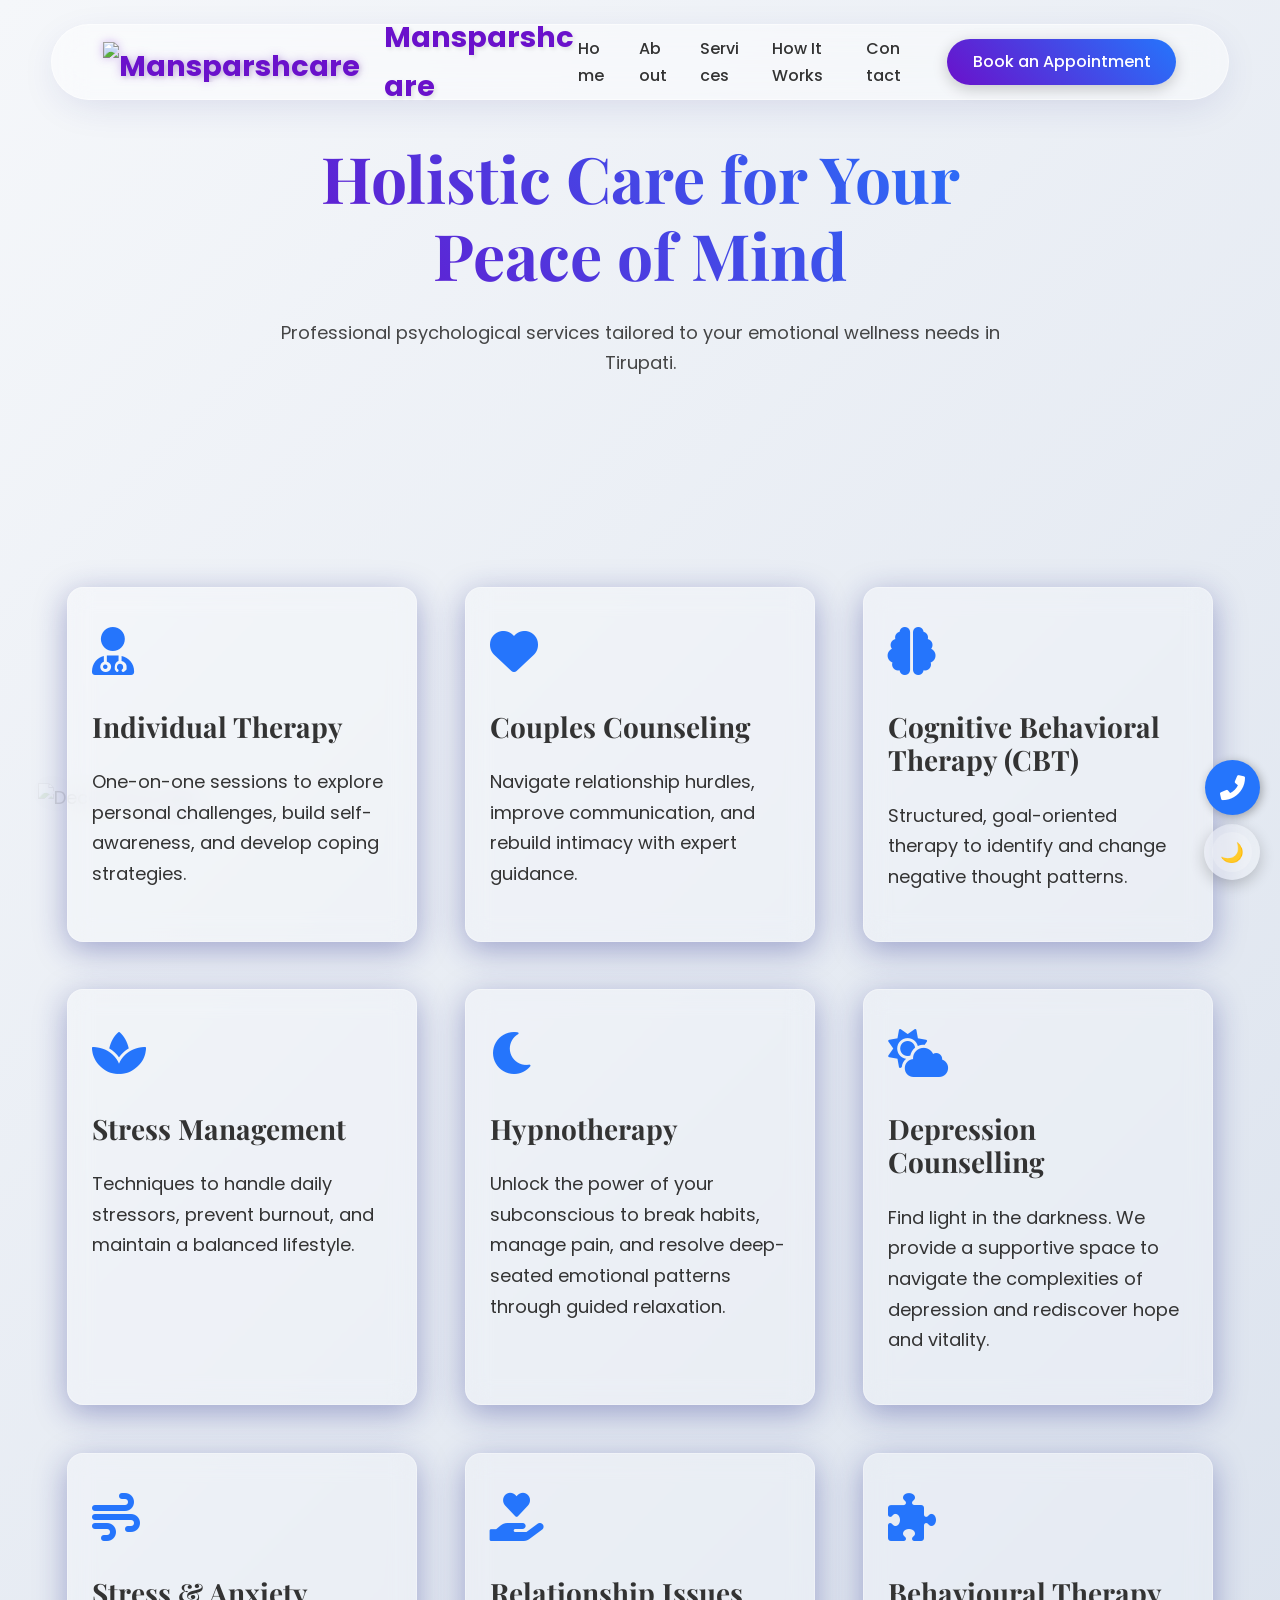
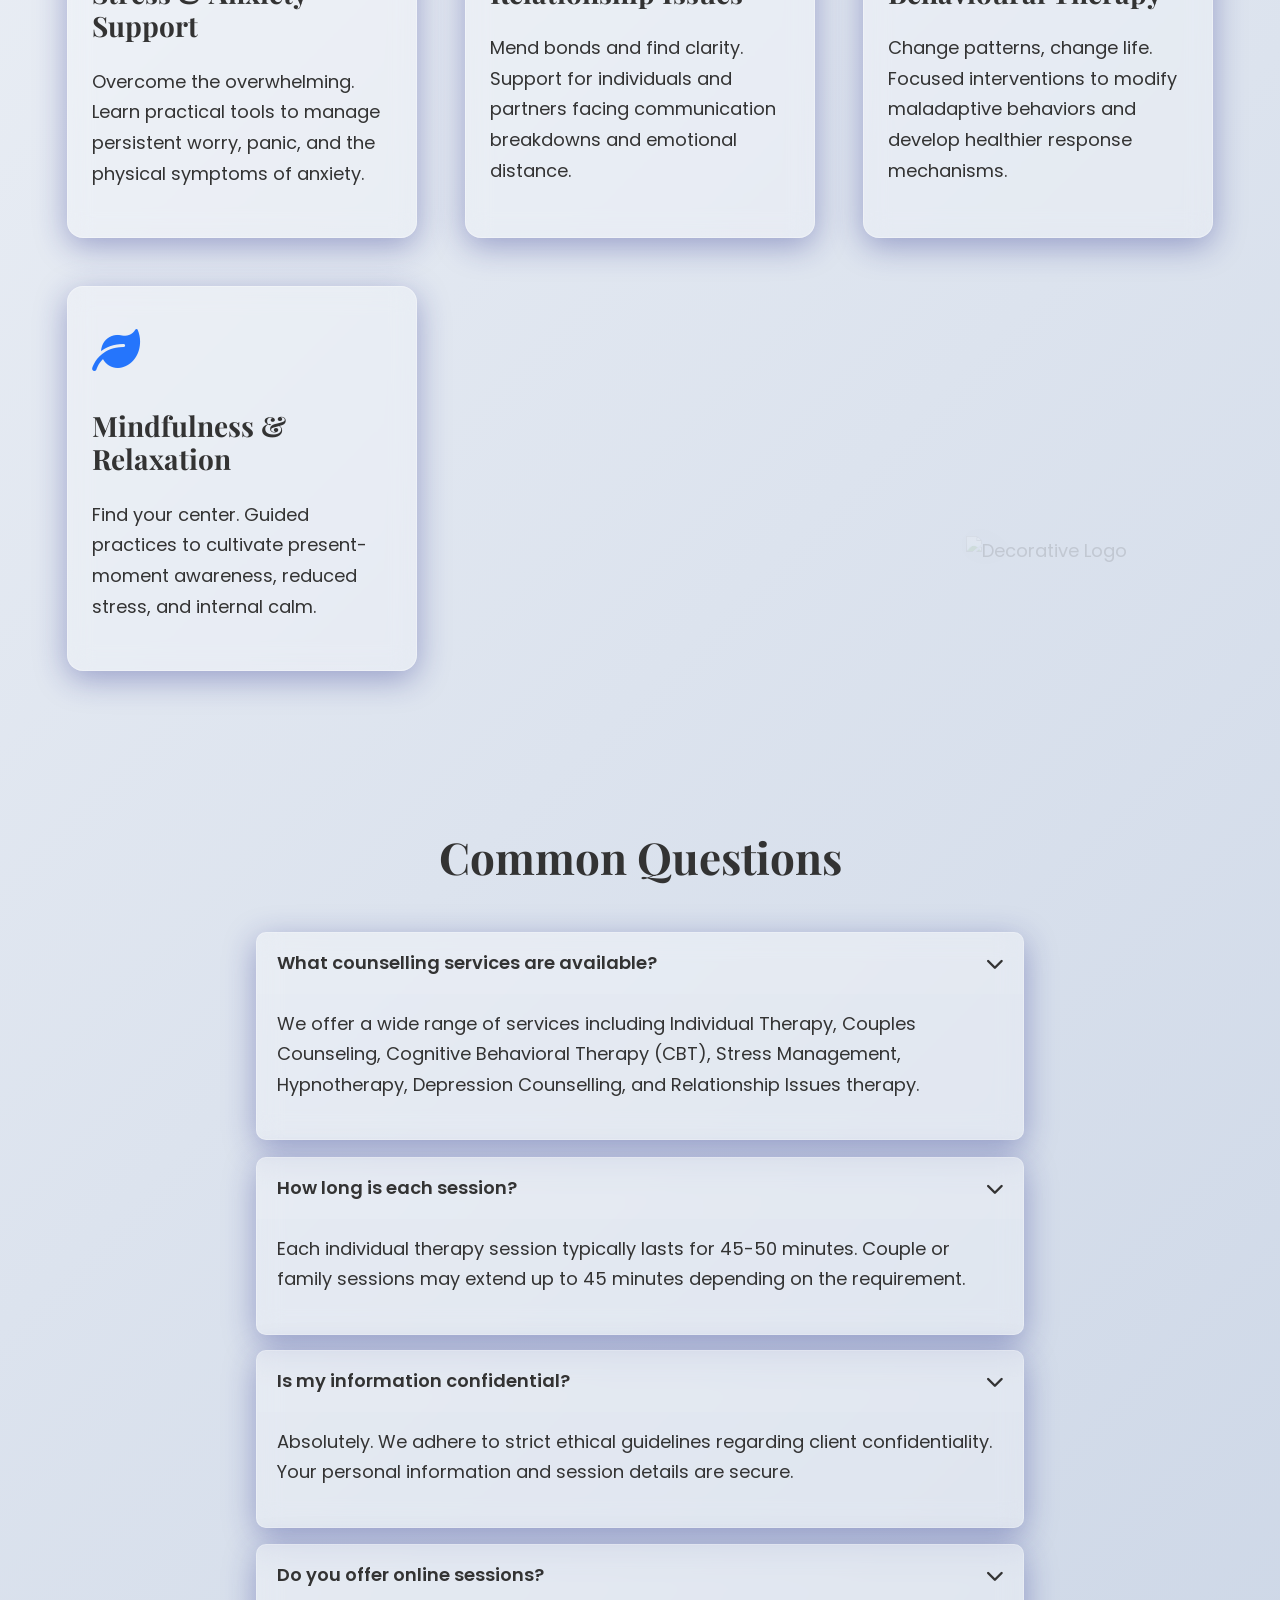
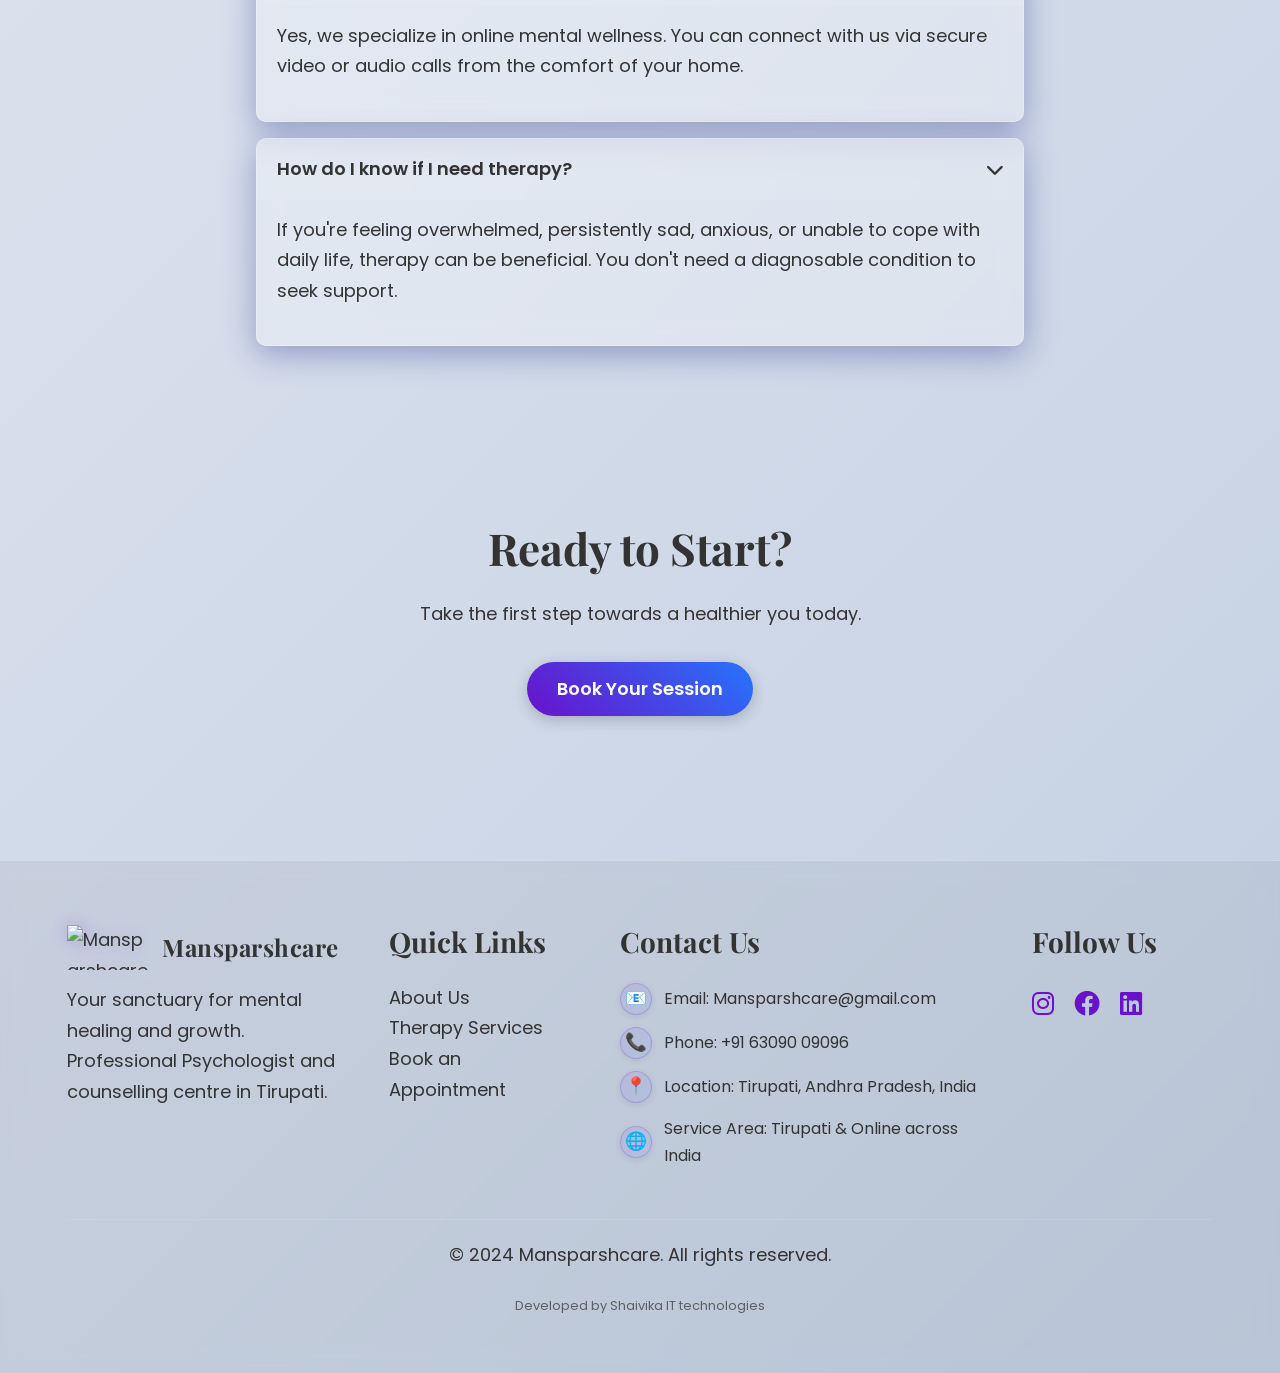
==== services.html @ eef8de54 "first commit" ====
<!DOCTYPE html>
<html lang="en">

<head>
    <meta charset="UTF-8">
    <meta name="viewport" content="width=device-width, initial-scale=1.0">
    <title>Mental Health Counselling & Therapy Services in Tirupati</title>
    <meta name="description" content="Explore comprehensive psychological services in Tirupati including CBT, anxiety treatment, depression counselling, family therapy, and online mental health consultation across India.">

    <!-- Open Graph / Social -->
    <meta property="og:type" content="website">
    <meta property="og:url" content="https://mansparsecare.com/services.html">
    <meta property="og:title" content="Mental Health Counselling & Therapy Services in Tirupati">
    <meta property="og:description" content="Explore comprehensive psychological services in Tirupati including CBT, anxiety treatment, depression counselling, and family therapy.">
    <meta property="og:image" content="https://res.cloudinary.com/dcgppqjzk/image/upload/v1770992146/Screenshot_2026-02-13_183045_kmjk3s.png">
    
    <!-- Twitter -->
    <meta property="twitter:card" content="summary_large_image">
    <meta property="twitter:title" content="Mental Health Counselling & Therapy Services in Tirupati">
    <meta property="twitter:description" content="Explore comprehensive psychological services in Tirupati including CBT, anxiety treatment, and depression counselling.">
    <meta property="twitter:image" content="https://res.cloudinary.com/dcgppqjzk/image/upload/v1770992146/Screenshot_2026-02-13_183045_kmjk3s.png">

    <!-- JSON-LD Schema -->
    <script type="application/ld+json">
    {
      "@context": "https://schema.org",
      "@type": "FAQPage",
      "mainEntity": [
        {
          "@type": "Question",
          "name": "What counselling services are available?",
          "acceptedAnswer": {
            "@type": "Answer",
            "text": "We offer a wide range of services including Individual Therapy, Couples Counseling, Cognitive Behavioral Therapy (CBT), Stress Management, Hypnotherapy, Depression Counselling, and Relationship Issues therapy."
          }
        },
        {
          "@type": "Question",
          "name": "How long is each session?",
          "acceptedAnswer": {
            "@type": "Answer",
            "text": "Each individual therapy session typically lasts for 45-50 minutes. Couple or family sessions may extend up to 45 minutes depending on the requirement."
          }
        },
        {
          "@type": "Question",
          "name": "Do you offer online sessions?",
          "acceptedAnswer": {
            "@type": "Answer",
            "text": "Yes, we specialize in online mental wellness. You can connect with us via secure video or audio calls from the comfort of your home across India."
          }
        }
      ]
    }
    </script>

    <link rel="icon"
        href="https://res.cloudinary.com/dcgppqjzk/image/upload/v1770992146/Screenshot_2026-02-13_183045_kmjk3s.png">

    <link
        href="https://fonts.googleapis.com/css2?family=Bebas+Neue&family=Playfair+Display:wght@400;700&family=Poppins:wght@300;400;600&display=swap"
        rel="stylesheet">

    <link rel="stylesheet" href="https://cdnjs.cloudflare.com/ajax/libs/font-awesome/6.0.0/css/all.min.css">

    <link rel="stylesheet" href="style.css">
</head>

<body>

    <div class="scroll-progress" id="scroll-bar"></div>

    <!-- Navbar -->
    <nav class="navbar glass">
        <div class="container nav-container">
            <a href="index.html" class="logo">
                <img src="https://res.cloudinary.com/dcgppqjzk/image/upload/v1770992146/Screenshot_2026-02-13_183045_kmjk3s.png"
                    alt="Mansparshcare Logo" loading="lazy" decoding="async">
                Mansparshcare
            </a>

            <div class="hamburger">
                <span></span>
                <span></span>
                <span></span>
            </div>

            <ul class="nav-links">
                <li><a href="index.html">Home</a></li>
                <li><a href="about.html">About</a></li>
                <li><a href="services.html" class="active">Services</a></li>
                <li><a href="how-it-works.html">How It Works</a></li>
                <li><a href="contact.html">Contact</a></li>
                <li><a href="contact.html" class="btn btn-primary" style="padding: 8px 20px;">Book an Appointment</a></li>
            </ul>
        </div>
    </nav>

    <!-- Theme Toggle -->
    <div class="theme-customizer">
        <button class="theme-btn" id="theme-toggle">🌙</button>
    </div>

    <!-- Services Hero -->
    <header class="hero" style="min-height: 50vh; position: relative;">
        <div class="bg-deco-logo type-2" style="top: 10%; right: 5%;">
            <img src="https://res.cloudinary.com/dcgppqjzk/image/upload/v1770992146/Screenshot_2026-02-13_183045_kmjk3s.png"
                alt="Decorative Logo">
        </div>

        <div class="container text-center">
            <div class="hero-content reveal" style="max-width: 800px; margin: 0 auto;">
                <h1>Holistic Care for Your <br>
                    <span style="color: var(--accent-color);">Peace of Mind</span>
                </h1>
                <p>Professional psychological services tailored to your emotional wellness needs in Tirupati.</p>
            </div>
        </div>
    </header>

    <!-- Services Grid -->
    <section class="section" style="position: relative;">
        <div class="bg-deco-logo type-3" style="top: 15%; left: 3%;">
            <img src="https://res.cloudinary.com/dcgppqjzk/image/upload/v1770992146/Screenshot_2026-02-13_183045_kmjk3s.png"
                alt="Decorative Logo">
        </div>

        <div class="bg-deco-logo" style="bottom: 10%; right: 5%;">
            <img src="https://res.cloudinary.com/dcgppqjzk/image/upload/v1770992146/Screenshot_2026-02-13_183045_kmjk3s.png"
                alt="Decorative Logo">
        </div>

        <div class="container">
            <div class="cards-grid">

                <div class="glass card reveal">
                    <div class="card-icon"><i class="fas fa-user-md"></i></div>
                    <h3>Individual Therapy</h3>
                    <p>One-on-one sessions to explore personal challenges, build self-awareness, and develop coping
                        strategies.</p>
                </div>

                <div class="glass card reveal">
                    <div class="card-icon"><i class="fas fa-heart"></i></div>
                    <h3>Couples Counseling</h3>
                    <p>Navigate relationship hurdles, improve communication, and rebuild intimacy with expert guidance.
                    </p>
                </div>

                <div class="glass card reveal">
                    <div class="card-icon"><i class="fas fa-brain"></i></div>
                    <h3>Cognitive Behavioral Therapy (CBT)</h3>
                    <p>Structured, goal-oriented therapy to identify and change negative thought patterns.</p>
                </div>

                <div class="glass card reveal">
                    <div class="card-icon"><i class="fas fa-spa"></i></div>
                    <h3>Stress Management</h3>
                    <p>Techniques to handle daily stressors, prevent burnout, and maintain a balanced lifestyle.</p>
                </div>

                <div class="glass card reveal">
                    <div class="card-icon"><i class="fas fa-moon"></i></div>
                    <h3>Hypnotherapy</h3>
                    <p>Unlock the power of your subconscious to break habits, manage pain, and resolve deep-seated
                        emotional patterns through guided relaxation.</p>
                </div>

                <div class="glass card reveal">
                    <div class="card-icon"><i class="fas fa-cloud-sun"></i></div>
                    <h3>Depression Counselling</h3>
                    <p>Find light in the darkness. We provide a supportive space to navigate the complexities of
                        depression and rediscover hope and vitality.</p>
                </div>

                <div class="glass card reveal">
                    <div class="card-icon"><i class="fas fa-wind"></i></div>
                    <h3>Stress & Anxiety Support</h3>
                    <p>Overcome the overwhelming. Learn practical tools to manage persistent worry, panic, and the
                        physical symptoms of anxiety.</p>
                </div>

                <div class="glass card reveal">
                    <div class="card-icon"><i class="fas fa-hand-holding-heart"></i></div>
                    <h3>Relationship Issues</h3>
                    <p>Mend bonds and find clarity. Support for individuals and partners facing communication breakdowns
                        and emotional distance.</p>
                </div>

                <div class="glass card reveal">
                    <div class="card-icon"><i class="fas fa-puzzle-piece"></i></div>
                    <h3>Behavioural Therapy</h3>
                    <p>Change patterns, change life. Focused interventions to modify maladaptive behaviors and develop
                        healthier response mechanisms.</p>
                </div>

                <div class="glass card reveal">
                    <div class="card-icon"><i class="fas fa-leaf"></i></div>
                    <h3>Mindfulness & Relaxation</h3>
                    <p>Find your center. Guided practices to cultivate present-moment awareness, reduced stress, and
                        internal calm.</p>
                </div>

            </div>
        </div>
    </section>

    <!-- FAQ Section -->
    <section class="section">
        <div class="container" style="max-width: 800px;">
            <h2 class="text-center reveal" style="margin-bottom: 3rem;">Common Questions</h2>

            <div class="accordion-item glass reveal">
                <div class="accordion-header">
                    What counselling services are available?
                    <i class="fas fa-chevron-down"></i>
                </div>
                <div class="accordion-content">
                    <p>We offer a wide range of services including Individual Therapy, Couples Counseling, Cognitive Behavioral Therapy (CBT), Stress Management, Hypnotherapy, Depression Counselling, and Relationship Issues therapy.</p>
                </div>
            </div>

            <div class="accordion-item glass reveal">
                <div class="accordion-header">
                    How long is each session?
                    <i class="fas fa-chevron-down"></i>
                </div>
                <div class="accordion-content">
                    <p>Each individual therapy session typically lasts for 45-50 minutes. Couple or family sessions may
                        extend up to 45 minutes depending on the requirement.</p>
                </div>
            </div>

            <div class="accordion-item glass reveal">
                <div class="accordion-header">
                    Is my information confidential?
                    <i class="fas fa-chevron-down"></i>
                </div>
                <div class="accordion-content">
                    <p>Absolutely. We adhere to strict ethical guidelines regarding client confidentiality. Your
                        personal information and session details are secure.</p>
                </div>
            </div>

            <div class="accordion-item glass reveal">
                <div class="accordion-header">
                    Do you offer online sessions?
                    <i class="fas fa-chevron-down"></i>
                </div>
                <div class="accordion-content">
                    <p>Yes, we specialize in online mental wellness. You can connect with us via secure video or audio
                        calls from the comfort of your home.</p>
                </div>
            </div>

            <div class="accordion-item glass reveal">
                <div class="accordion-header">
                    How do I know if I need therapy?
                    <i class="fas fa-chevron-down"></i>
                </div>
                <div class="accordion-content">
                    <p>If you're feeling overwhelmed, persistently sad, anxious, or unable to cope with daily life,
                        therapy can be beneficial. You don't need a diagnosable condition to seek support.</p>
                </div>
            </div>

        </div>
    </section>

    <!-- CTA -->
    <section class="section text-center">
        <div class="container reveal">
            <h2>Ready to Start?</h2>
            <p style="margin-bottom: 2rem;">Take the first step towards a healthier you today.</p>
            <a href="contact.html" class="btn btn-primary">Book Your Session</a>
        </div>
    </section>

    <!-- Floating Call Button -->
    <a href="tel:+916309009096" class="floating-call-btn blur-in" aria-label="Call Now">
        <i class="fas fa-phone-alt"></i>
    </a>

    <!-- Footer -->
    <footer>
        <div class="container">
            <div class="footer-content">

                <div class="footer-brand">
                    <div class="footer-logo">
                        <img src="https://res.cloudinary.com/dcgppqjzk/image/upload/v1770992146/Screenshot_2026-02-13_183045_kmjk3s.png"
                            alt="Mansparshcare Logo" loading="lazy" decoding="async">
                        <h3>Mansparshcare</h3>
                    </div>
                    <p>Your sanctuary for mental healing and growth. Professional Psychologist and counselling centre in Tirupati.</p>
                </div>

                <div>
                    <h3>Quick Links</h3>
                    <ul>
                        <li><a href="about.html">About Us</a></li>
                        <li><a href="services.html">Therapy Services</a></li>
                        <li><a href="contact.html">Book an Appointment</a></li>
                    </ul>
                </div>

                <div>
                    <h3>Contact Us</h3>
                    <div class="footer-contact-list">
                        <div class="footer-contact-item">
                            <span class="footer-contact-icon">📧</span>
                            <a href="mailto:Mansparshcare@gmail.com">Email: Mansparshcare@gmail.com</a>
                        </div>
                        <div class="footer-contact-item">
                            <span class="footer-contact-icon">📞</span>
                            <a href="tel:+916309009096">Phone: +91 63090 09096</a>
                        </div>
                        <div class="footer-contact-item">
                            <span class="footer-contact-icon">📍</span>
                            <span>Location: Tirupati, Andhra Pradesh, India</span>
                        </div>
                        <div class="footer-contact-item">
                            <span class="footer-contact-icon">🌐</span>
                            <span>Service Area: Tirupati & Online across India</span>
                        </div>
                    </div>
                </div>

                <div>
                    <h3>Follow Us</h3>
                    <div class="social-links">
                        <a href="#"><i class="fab fa-instagram"></i></a>
                        <a href="#"><i class="fab fa-facebook"></i></a>
                        <a href="#"><i class="fab fa-linkedin"></i></a>
                    </div>
                </div>

            </div>

            <div class="text-center" style="border-top: 1px solid rgba(255,255,255,0.1); padding-top: 20px;">
                <p>&copy; 2024 Mansparshcare. All rights reserved.</p>
                <p style="font-size: 0.8rem; opacity: 0.7; margin-top: 5px;">
                    Developed by <a href="https://shaivikaittechnologies.in" target="_blank" style="color: inherit; text-decoration: none;">Shaivika IT technologies</a>
                </p>
            </div>
        </div>
    </footer>

    <script src="script.js"></script>

</body>

</html>
---- style.css ----
:root {
    /* Color Palette */
    --primary-color: #6a11cb;
    --secondary-color: #2575fc;
    --accent-color: #00ffcc;
    --background-gradient: linear-gradient(135deg, #f5f7fa 0%, #c3cfe2 100%);
    --glass-bg: rgba(255, 255, 255, 0.25);
    --glass-border: rgba(255, 255, 255, 0.3);
    --text-color: #333;
    --text-light: #fff;
    --card-shadow: 0 8px 32px 0 rgba(31, 38, 135, 0.37);
    --neon-glow: 0 0 10px rgba(0, 255, 204, 0.5), 0 0 20px rgba(0, 255, 204, 0.3);
    --transition-speed: 0.3s;
    --font-heading: 'Playfair Display', serif;
    --font-body: 'Poppins', sans-serif;

    /* Spacing System (Mobile First) */
    --space-xs: 0.5rem;
    --space-sm: 1rem;
    --space-md: 1.5rem;
    --space-lg: 3rem;
    --space-xl: 5rem;

    /* Fluid Typography (Modern Clamp) */
    --h1-size: clamp(2rem, 5vw + 1rem, 4rem);
    --h2-size: clamp(1.5rem, 3vw + 1rem, 2.75rem);
    --h3-size: clamp(1.25rem, 2vw + 1rem, 1.75rem);
    --body-size: clamp(0.95rem, 0.5vw + 0.8rem, 1.125rem);
}

[data-theme="dark"] {
    --primary-color: #a18cd1;
    --secondary-color: #fbc2eb;
    --accent-color: #ff00cc;
    --background-gradient: linear-gradient(to right, #0f2027, #203a43, #2c5364);
    --glass-bg: rgba(0, 0, 0, 0.25);
    --glass-border: rgba(255, 255, 255, 0.1);
    --text-color: #f0f0f0;
    --text-light: #ccc;
    --card-shadow: 0 8px 32px 0 rgba(0, 0, 0, 0.5);
}

/* Reset & Base Styles */
* {
    margin: 0;
    padding: 0;
    box-sizing: border-box;
}

html {
    width: 100%;
    overflow-x: hidden;
    scroll-behavior: smooth;
}

body {
    font-family: var(--font-body);
    background: var(--background-gradient);
    color: var(--text-color);
    line-height: 1.7;
    font-size: var(--body-size);
    overflow-x: hidden;
    transition: background 0.5s ease;
    width: 100%;
    position: relative;
}

@media (max-width: 768px) {
    body {
        padding-bottom: 100px;
    }
}

h1 {
    font-size: var(--h1-size);
}

h2 {
    font-size: var(--h2-size);
}

h3 {
    font-size: var(--h3-size);
}

h1,
h2,
h3,
h4,
h5,
h6 {
    font-family: var(--font-heading);
    margin-bottom: var(--space-md);
    line-height: 1.2;
    word-wrap: break-word;
    overflow-wrap: break-word;
    hyphens: auto;
}

p {
    max-width: 65ch;
    margin-bottom: var(--space-md);
    line-height: 1.7;
    overflow-wrap: break-word;
    word-wrap: break-word;
    word-break: break-word;
    hyphens: auto;
}

.text-center p {
    margin-left: auto;
    margin-right: auto;
}

a {
    text-decoration: none;
    color: inherit;
    transition: var(--transition-speed);
}

ul {
    list-style: none;
}

img {
    max-width: 100%;
    height: auto;
    display: block;
}

/* Utility Classes */
.container {
    width: 92%;
    /* Slightly wider for better breathability on sides */
    max-width: 1200px;
    /* Modern premium width */
    margin: 0 auto;
    padding: 0 var(--space-sm);
}

@media (max-width: 768px) {
    .container {
        width: 95%;
        padding: 0 1rem;
    }
}

.section {
    padding: var(--space-lg) 0;
    position: relative;
    z-index: 2;
    overflow: hidden;
}

@media (min-width: 768px) {
    .section {
        padding: var(--space-xl) 0;
    }
}

.text-center {
    text-align: center;
}

.text-right {
    text-align: right;
}

.flex {
    display: flex;
}

.grid {
    display: grid;
}

.hidden {
    display: none;
}

/* Glassmorphism */
.glass {
    background: var(--glass-bg);
    backdrop-filter: blur(12px);
    -webkit-backdrop-filter: blur(12px);
    border: 1px solid var(--glass-border);
    border-radius: 16px;
    box-shadow: var(--card-shadow);
    will-change: backdrop-filter, transform;
    /* GPU acceleration hint */
}

/* Navbar */
.navbar {
    position: fixed;
    top: 0;
    width: 100%;
    z-index: 1000;
    padding: 1rem 0;
    transition: 0.3s;
}

.navbar.scrolled {
    background: rgba(255, 255, 255, 0.1);
    backdrop-filter: blur(20px);
    box-shadow: 0 4px 30px rgba(0, 0, 0, 0.1);
}

.nav-container {
    display: flex;
    justify-content: space-between;
    align-items: center;
    padding: 0 var(--space-sm);
}

.logo {
    font-size: 1.8rem;
    font-weight: 700;
    color: var(--primary-color);
    text-shadow: 2px 2px 4px rgba(0, 0, 0, 0.1);
    display: flex;
    align-items: center;
    gap: 10px;
}

@media (max-width: 480px) {
    .logo {
        font-size: 1.5rem;
    }
}

.logo img {
    height: 40px;
    width: auto;
    filter: drop-shadow(0 0 5px rgba(106, 17, 203, 0.3));
    transition: transform 0.3s ease;
}

@media (max-width: 480px) {
    .logo img {
        height: 35px;
    }
}

.logo:hover img {
    transform: scale(1.1);
    filter: drop-shadow(0 0 8px rgba(106, 17, 203, 0.6));
}

.nav-links {
    position: fixed;
    top: 0;
    right: -100%;
    height: 100vh;
    width: 85%;
    background: rgba(255, 255, 255, 0.98);
    /* Less transparent for readability */
    backdrop-filter: blur(25px);
    -webkit-backdrop-filter: blur(25px);
    flex-direction: column;
    justify-content: center;
    align-items: center;
    transition: 0.5s cubic-bezier(0.4, 0, 0.2, 1);
    z-index: 999;
    box-shadow: -15px 0 45px rgba(0, 0, 0, 0.2);
    display: flex;
    padding: 2rem;
}

.nav-links.active {
    right: 0;
}

.nav-links li {
    margin: var(--space-md) 0;
}

.nav-links li a {
    font-size: 1.25rem;
    font-weight: 500;
}

.hamburger {
    display: block;
    cursor: pointer;
    z-index: 1001;
    width: 30px;
    height: 20px;
    position: relative;
}

.hamburger span {
    display: block;
    width: 100%;
    height: 3px;
    background: var(--primary-color);
    border-radius: 10px;
    position: absolute;
    transition: all 0.4s cubic-bezier(0.4, 0, 0.2, 1);
}

.hamburger span:nth-child(1) {
    top: 0;
}

.hamburger span:nth-child(2) {
    top: 9px;
}

.hamburger span:nth-child(3) {
    top: 18px;
}

.hamburger.active span:nth-child(1) {
    top: 9px;
    transform: rotate(45deg);
}

.hamburger.active span:nth-child(2) {
    opacity: 0;
    transform: translateX(-20px);
}

.hamburger.active span:nth-child(3) {
    top: 9px;
    transform: rotate(-45deg);
}

@media (max-width: 1023px) {
    [data-theme="dark"] .nav-links {
        background: rgba(15, 32, 39, 0.98);
        /* Solid background ONLY on mobile/tablet */
    }
}

@media (min-width: 1024px) {
    .hamburger {
        display: none;
    }

    /* Redesigned Premium Desktop Navbar */
    .navbar {
        top: 24px;
        width: 92%;
        max-width: 1360px;
        left: 0;
        right: 0;
        margin: 0 auto;
        height: 76px;
        padding: 0;
        border-radius: 100px;
        display: flex;
        align-items: center;
        /* Refined glass effect for a cleaner premium appearance */
        backdrop-filter: blur(16px);
        -webkit-backdrop-filter: blur(16px);
        background: rgba(255, 255, 255, 0.45);
        border: 1px solid rgba(255, 255, 255, 0.5);
        box-shadow: 0 10px 40px -10px rgba(31, 38, 135, 0.15);
        transition: all 0.4s cubic-bezier(0.4, 0, 0.2, 1);
    }

    [data-theme="dark"] .navbar {
        background: rgba(15, 32, 39, 0.45);
        border: 1px solid rgba(255, 255, 255, 0.1);
        box-shadow: 0 10px 40px -10px rgba(0, 0, 0, 0.4);
    }

    /* Smooth Sticky Navigation on Scroll */
    .navbar.scrolled {
        top: 12px;
        height: 72px;
        background: rgba(255, 255, 255, 0.65);
        box-shadow: 0 15px 40px -10px rgba(31, 38, 135, 0.2);
    }

    [data-theme="dark"] .navbar.scrolled {
        background: rgba(15, 32, 39, 0.75);
    }

    .nav-container {
        width: 100%;
        max-width: none;
        /* Responsive left/right padding */
        padding: 0 clamp(48px, 4vw, 72px);
        height: 100%;
        display: flex;
        align-items: center;
        justify-content: space-between;
    }

    .logo {
        height: 100%;
        display: flex;
        align-items: center;
    }

    .nav-links {
        position: static;
        height: 100%;
        width: auto;
        background: transparent !important;
        backdrop-filter: none;
        box-shadow: none;
        flex-direction: row;
        /* Evenly distributed spacing */
        gap: clamp(24px, 2.5vw, 36px);
        display: flex;
        align-items: center;
        padding: 0;
    }

    .nav-links li {
        margin: 0;
        display: flex;
        align-items: center;
        height: 100%;
    }

    .nav-links li a {
        font-size: 1rem;
        display: flex;
        align-items: center;
        height: 100%;
        transition: color 0.3s ease;
    }

    /* CTA Button Proportional to Navbar Height */
    .nav-links li:last-child {
        margin-left: 8px; /* Visual hierarchy bump */
    }

    .nav-links li:last-child a.btn {
        height: 46px;
        padding: 0 clamp(24px, 2vw, 32px) !important;
        border-radius: 50px;
        display: inline-flex;
        align-items: center;
        justify-content: center;
        white-space: nowrap;
        margin: 0;
    }
}

/* Hero Section - Mobile First */
.hero {
    min-height: 80vh;
    display: flex;
    align-items: center;
    justify-content: center;
    position: relative;
    overflow: hidden;
    padding: var(--space-xl) 0;
    text-align: center;
}

.hero-content {
    width: 100%;
    max-width: 800px;
    position: relative;
    z-index: 2;
    margin: 0 auto;
    padding: 0 1rem;
}

.hero h1 {
    line-height: 1.1;
    margin-bottom: var(--space-md);
    background: linear-gradient(45deg, var(--primary-color), var(--secondary-color));
    -webkit-background-clip: text;
    background-clip: text;
    -webkit-text-fill-color: transparent;
    word-wrap: break-word;
    overflow-wrap: break-word;
}

.hero p {
    margin-bottom: var(--space-lg);
    opacity: 0.9;
    margin-left: auto;
    margin-right: auto;
}

@media (max-width: 767px) {
    .hero {
        padding: 120px 1rem 80px;
        min-height: 70vh;
    }

    .hero-content {
        padding: 0 0.5rem;
    }

    .hero h1 {
        font-size: clamp(1.8rem, 7vw, 2.5rem);
    }

    .hero p {
        font-size: clamp(0.9rem, 3vw, 1rem);
        padding: 0 0.5rem;
    }
}

@media (min-width: 768px) {
    .hero {
        min-height: 70vh;
        padding: 140px 0 80px;
    }

    .hero h1 {
        line-height: 1.2;
    }
}

.btn {
    display: inline-block;
    padding: 12px 30px;
    border-radius: 50px;
    font-weight: 600;
    transition: 0.3s;
    cursor: pointer;
    border: none;
}

@media (max-width: 480px) {
    .btn {
        padding: 10px 24px;
        font-size: 0.95rem;
    }
}

.btn-primary {
    background: linear-gradient(45deg, var(--primary-color), var(--secondary-color));
    color: white;
    box-shadow: 0 4px 15px rgba(0, 0, 0, 0.2);
}

.btn-primary:hover {
    transform: translateY(-3px);
    box-shadow: 0 8px 25px rgba(0, 0, 0, 0.3);
}

.btn-glass {
    background: rgba(255, 255, 255, 0.1);
    border: 1px solid var(--primary-color);
    color: var(--primary-color);
    margin-left: 1rem;
}

@media (max-width: 767px) {
    .btn-glass {
        margin-left: 0;
        margin-top: 1rem;
    }
}

.btn-glass:hover {
    background: var(--primary-color);
    color: white;
}

/* 3D Elements Placeholder */
.hero-3d {
    position: absolute;
    right: 5%;
    top: 50%;
    transform: translateY(-50%);
    width: 40%;
    height: 60%;
    z-index: 1;
}

/* Cards & Grid - Mobile First */
.cards-grid {
    display: grid;
    grid-template-columns: 1fr;
    gap: var(--space-md);
}

@media (min-width: 768px) {
    .cards-grid {
        grid-template-columns: repeat(2, 1fr);
        gap: var(--space-lg);
    }
}

@media (min-width: 1024px) {
    .cards-grid {
        grid-template-columns: repeat(auto-fit, minmax(280px, 1fr));
    }
}

.card {
    padding: var(--space-md);
    transition: transform var(--transition-speed), box-shadow var(--transition-speed);
    position: relative;
    overflow: hidden;
    height: 100%;
    width: 100%;
}

@media (max-width: 480px) {
    .card {
        padding: 1rem;
    }
}

.card:hover {
    transform: translateY(-10px) scale(1.02);
    box-shadow: 0 15px 40px rgba(0, 0, 0, 0.2);
}

.card::before {
    content: '';
    position: absolute;
    top: 0;
    left: -100%;
    width: 100%;
    height: 100%;
    background: linear-gradient(90deg, transparent, rgba(255, 255, 255, 0.2), transparent);
    transition: 0.5s;
}

.card:hover::before {
    left: 100%;
}

.card-icon {
    font-size: 3rem;
    margin-bottom: 1rem;
    color: var(--secondary-color);
}

/* Animations */
@keyframes float {
    0% {
        transform: translateY(0px);
    }

    50% {
        transform: translateY(-20px);
    }

    100% {
        transform: translateY(0px);
    }
}

.floating {
    animation: float 6s ease-in-out infinite;
}

.reveal {
    opacity: 0;
    transform: translateY(30px);
    transition: all 0.8s ease-out;
}

.reveal.active {
    opacity: 1;
    transform: translateY(0);
}

/* Theme Customizer */
.theme-customizer {
    position: fixed;
    right: 20px;
    bottom: 20px;
    z-index: 1002;
    background: var(--glass-bg);
    backdrop-filter: blur(10px);
    padding: 8px;
    border-radius: 50px;
    display: flex;
    gap: 8px;
    box-shadow: 0 5px 15px rgba(0, 0, 0, 0.2);
}

@media (max-width: 768px) {
    .theme-customizer {
        bottom: 15px;
        right: 15px;
    }
}

.theme-btn {
    width: 40px;
    height: 40px;
    border-radius: 50%;
    border: none;
    cursor: pointer;
    display: flex;
    justify-content: center;
    align-items: center;
    font-size: 1.2rem;
    background: rgba(255, 255, 255, 0.2);
}

@media (max-width: 350px) {
    .theme-btn {
        width: 35px;
        height: 35px;
        font-size: 1rem;
    }
}

/* Footer */
footer {
    background: rgba(0, 0, 0, 0.05);
    backdrop-filter: blur(10px);
    padding: 4rem 0 2rem;
    margin-top: 4rem;
    border-top: 1px solid var(--glass-border);
}

.footer-content {
    display: grid;
    grid-template-columns: 1.2fr 0.8fr 1.6fr 0.8fr;
    /* Rebalanced to give Contact more space */
    gap: 50px;
    /* Increased gap for better side-to-side alignment */
    margin-bottom: 50px;
}

@media (max-width: 1024px) {
    .footer-content {
        grid-template-columns: repeat(2, 1fr);
    }
}

@media (max-width: 767px) {
    .footer-content {
        grid-template-columns: 1fr;
        text-align: center;
        gap: var(--space-lg);
    }
}

.footer-brand {
    display: flex;
    flex-direction: column;
    gap: 15px;
}

@media (max-width: 767px) {
    .footer-brand {
        align-items: center;
    }
}

.footer-logo {
    display: flex;
    align-items: center;
    gap: 12px;
}

@media (max-width: 767px) {
    .footer-logo {
        justify-content: center;
    }
}

.footer-logo img {
    height: 45px;
    width: auto;
    filter: drop-shadow(0 0 10px rgba(106, 17, 203, 0.3));
    transition: all 0.5s ease;
}

.footer-logo:hover img {
    transform: scale(1.1);
    filter: drop-shadow(0 0 15px rgba(106, 17, 203, 0.5));
}

.footer-logo h3 {
    margin-bottom: 0 !important;
    white-space: nowrap;
    font-size: 1.5rem;
    letter-spacing: 0.5px;
}

.social-links {
    display: flex;
}

@media (max-width: 767px) {
    .social-links {
        justify-content: center;
    }
}

.social-links a {
    margin-right: 20px;
    font-size: 1.6rem;
    color: var(--primary-color);
    transition: all 0.3s ease;
    display: inline-block;
}

.social-links a:hover {
    color: var(--accent-color);
    transform: translateY(-3px);
    filter: drop-shadow(0 0 8px var(--accent-color));
}

/* Contact Form */
.contact-form .form-group {
    margin-bottom: 1.5rem;
    position: relative;
}

.contact-form input,
.contact-form select,
.contact-form textarea {
    width: 100%;
    padding: 15px;
    background: rgba(255, 255, 255, 0.1);
    border: 1px solid var(--glass-border);
    border-radius: 10px;
    color: var(--text-color);
    font-family: var(--font-body);
    font-size: 1rem;
    transition: 0.3s;
}

.contact-form input:focus,
.contact-form select:focus,
.contact-form textarea:focus {
    outline: none;
    border-color: var(--accent-color);
    box-shadow: 0 0 10px rgba(0, 255, 204, 0.2);
    background: rgba(255, 255, 255, 0.2);
}

.contact-form label {
    position: absolute;
    left: 15px;
    top: 15px;
    pointer-events: none;
    transition: 0.3s;
    opacity: 0.7;
}

.contact-form input:focus~label,
.contact-form input:not(:placeholder-shown)~label,
.contact-form textarea:focus~label,
.contact-form textarea:not(:placeholder-shown)~label {
    top: -10px;
    left: 10px;
    font-size: 0.8rem;
    background: var(--glass-bg);
    padding: 0 5px;
    border-radius: 5px;
    opacity: 1;
    color: var(--primary-color);
}

/* Timeline - Mobile First */
.timeline {
    position: relative;
    max-width: 800px;
    margin: var(--space-lg) auto;
    padding-left: 30px;
}

.timeline::after {
    content: '';
    position: absolute;
    width: 2px;
    background-color: var(--glass-border);
    top: 0;
    bottom: 0;
    left: 10px;
}

.timeline-item {
    padding: var(--space-md) 0;
    position: relative;
    width: 100%;
}

.timeline-item::after {
    content: '';
    position: absolute;
    width: 16px;
    height: 16px;
    left: -27px;
    background-color: var(--secondary-color);
    border: 3px solid var(--text-light);
    top: 24px;
    border-radius: 50%;
    z-index: 1;
}

.timeline-content {
    padding: var(--space-md);
    background: var(--glass-bg);
    backdrop-filter: blur(10px);
    border-radius: 12px;
    border: 1px solid var(--glass-border);
    text-align: left;
}

@media (max-width: 480px) {
    .timeline {
        padding-left: 20px;
    }

    .timeline::after {
        left: 5px;
    }

    .timeline-item::after {
        left: -20px;
    }

    .timeline-content {
        padding: 1rem;
    }
}

@media (min-width: 768px) {
    .timeline {
        padding-left: 0;
    }

    .timeline::after {
        left: 50%;
        margin-left: -1px;
    }

    .timeline-item {
        width: 50%;
        padding: 20px 40px;
    }

    .left {
        left: 0;
    }

    .right {
        left: 50%;
    }

    .timeline-item::after {
        left: auto;
        right: -9px;
    }

    .right::after {
        left: -9px;
    }
}

/* Stacking & Alignments - All Viewports */
@media (min-width: 768px) {
    .text-center-desktop {
        text-align: center;
    }

    .text-left-desktop {
        text-align: left;
    }
}

/* Meet Therapist - Mobile First */
.meet-therapist-container {
    display: flex;
    flex-direction: column;
    gap: var(--space-lg);
    align-items: center;
    text-align: center;
}

.therapist-img-container {
    width: 100%;
    max-width: 400px;
    margin: 0 auto;
}

.therapist-info {
    width: 100%;
    padding: 0 1rem;
}

.therapist-info h2,
.therapist-info h3,
.therapist-info p {
    word-wrap: break-word;
    overflow-wrap: break-word;
}

@media (max-width: 480px) {
    .therapist-info {
        padding: 0 0.5rem;
    }
}

@media (min-width: 1024px) {
    .meet-therapist-container {
        flex-direction: row;
        text-align: left;
        align-items: center;
    }

    .therapist-img-container {
        flex: 1;
        max-width: none;
    }

    .therapist-info {
        flex: 1.2;
        padding: 0;
    }
}

.skill-badge {
    display: inline-block;
    padding: 5px 15px;
    margin: 5px;
    background: rgba(106, 17, 203, 0.1);
    color: var(--primary-color);
    border-radius: 20px;
    font-size: 0.9rem;
    border: 1px solid var(--primary-color);
    word-wrap: break-word;
}

@media (max-width: 480px) {
    .skill-badge {
        padding: 4px 12px;
        margin: 4px;
        font-size: 0.85rem;
    }
}

/* Premium Pricing Section */
.premium-pricing-card {
    background: var(--glass-bg);
    backdrop-filter: blur(25px);
    -webkit-backdrop-filter: blur(25px);
    border: 1px solid var(--glass-border);
    border-radius: 30px;
    padding: 3rem 2rem;
    width: 480px;
    min-height: 480px;
    margin: 4rem auto;
    box-shadow:
        var(--card-shadow),
        inset 0 0 30px rgba(255, 255, 255, 0.05);
    transition: all 0.4s cubic-bezier(0.4, 0, 0.2, 1);
    display: flex;
    flex-direction: column;
    align-items: center;
    text-align: center;
    position: relative;
    overflow: hidden;
    will-change: transform;
    /* GPU Accelerated */
}

.premium-pricing-card:hover {
    transform: translateY(-8px);
    box-shadow:
        0 25px 50px rgba(0, 0, 0, 0.2),
        0 0 15px rgba(106, 17, 203, 0.1);
    border-color: rgba(106, 17, 203, 0.3);
}

.pricing-subtitle {
    text-transform: uppercase;
    letter-spacing: 3px;
    color: var(--primary-color);
    font-weight: 700;
    margin-bottom: 1.5rem;
    font-size: 0.9rem;
    opacity: 0.8;
}

.pricing-title {
    font-size: 2.2rem;
    margin-bottom: 2rem;
    font-weight: 800;
    line-height: 1.2;
    color: var(--text-color);
}

.pricing-starting {
    color: var(--text-color);
    opacity: 0.7;
    font-size: 1rem;
    margin-bottom: 0.25rem;
}

.pricing-amount {
    font-size: 4.5rem;
    color: var(--primary-color);
    margin-bottom: 2rem;
    font-weight: 800;
}

.pricing-amount span {
    font-size: 1.25rem;
    color: var(--text-color);
    opacity: 0.6;
}

.pricing-features {
    display: block;
    list-style: none;
    padding: 0;
    margin-bottom: 2.5rem;
}

.pricing-features li {
    margin-bottom: 1rem;
    font-size: 1.2rem;
    display: flex;
    align-items: center;
    justify-content: center;
    gap: 12px;
}

.pricing-features li::before {
    content: '✔';
    color: var(--accent-color);
    font-weight: bold;
}

/* Button Refinement for Pricing Card */
.premium-pricing-card .btn-primary {
    margin-top: auto !important;
    padding: 12px 35px;
    font-size: 1.1rem;
    font-weight: 700;
}

/* Accordion */
.accordion-item {
    margin-bottom: 1rem;
    border: 1px solid var(--glass-border);
    border-radius: 10px;
    overflow: hidden;
}

.accordion-header {
    background: rgba(255, 255, 255, 0.1);
    padding: 15px 20px;
    cursor: pointer;
    display: flex;
    justify-content: space-between;
    align-items: center;
    font-weight: 600;
    word-wrap: break-word;
}

@media (max-width: 480px) {
    .accordion-header {
        padding: 12px 15px;
        font-size: 0.95rem;
    }
}

.accordion-content {
    max-height: 0;
    overflow: hidden;
    transition: max-height 0.3s ease-out;
    padding: 0 20px;
    background: rgba(255, 255, 255, 0.05);
}

@media (max-width: 480px) {
    .accordion-content {
        padding: 0 15px;
    }
}

.accordion-item.active .accordion-content {
    padding: 15px 20px;
    max-height: 500px;
}

@media (max-width: 480px) {
    .accordion-item.active .accordion-content {
        padding: 12px 15px;
    }
}

/* Floating Call Button */
.floating-call-btn {
    position: fixed;
    width: 55px;
    height: 55px;
    bottom: 85px;
    right: 20px;
    background-color: var(--secondary-color);
    color: #FFF;
    border-radius: 50px;
    text-align: center;
    font-size: 25px;
    box-shadow: 2px 2px 10px rgba(0, 0, 0, 0.3);
    z-index: 1003;
    display: flex;
    align-items: center;
    justify-content: center;
    transition: 0.3s;
}

.floating-call-btn:hover {
    transform: scale(1.1);
    box-shadow: 2px 2px 10px rgba(0, 0, 0, 0.5);
    background-color: var(--primary-color);
}

@media (max-width: 350px) {
    .floating-call-btn {
        width: 45px;
        height: 45px;
        bottom: 85px;
        font-size: 20px;
    }

    .theme-customizer {
        bottom: 20px;
        right: 15px;
        padding: 5px;
    }
}

/* Scroll Progress */
.scroll-progress {
    position: fixed;
    top: 0;
    left: 0;
    width: 0%;
    height: 4px;
    background: linear-gradient(to right, var(--primary-color), var(--accent-color));
    z-index: 1001;
    transition: width 0.1s;
}

/* Contact Page Enhanced Styles */
.contact-hero {
    min-height: 50vh;
    position: relative;
    overflow: hidden;
    display: flex;
    align-items: center;
}

.contact-hero .container {
    position: relative;
    z-index: 2;
}

/* Center Logo Styles */
.hero-center-logo {
    position: absolute;
    top: 50%;
    left: 50%;
    transform: translate(-50%, -50%);
    z-index: 1;
    pointer-events: none;
}

.hero-center-logo img {
    width: 300px;
    height: auto;
    opacity: 0.9;
    filter: drop-shadow(0 0 25px rgba(106, 17, 203, 0.5)) brightness(1.1) contrast(1.1);
    animation: pulse-glow 6s infinite ease-in-out, floating 8s infinite ease-in-out;
    transition: all 0.8s cubic-bezier(0.4, 0, 0.2, 1);
}

@media (max-width: 768px) {
    .hero-center-logo img {
        width: 200px;
    }
}

@media (max-width: 480px) {
    .hero-center-logo img {
        width: 150px;
    }
}

.hero:hover .hero-center-logo img {
    transform: scale(1.12);
    filter: drop-shadow(0 0 45px rgba(106, 17, 203, 0.8)) brightness(1.2) contrast(1.2);
    opacity: 1;
}

@keyframes pulse-glow {
    0% {
        transform: scale(1);
        filter: drop-shadow(0 0 25px rgba(106, 17, 203, 0.5));
    }

    50% {
        transform: scale(1.06);
        filter: drop-shadow(0 0 40px rgba(0, 255, 204, 0.6));
    }

    100% {
        transform: scale(1);
        filter: drop-shadow(0 0 25px rgba(106, 17, 203, 0.5));
    }
}

@keyframes floating {
    0% {
        margin-top: 0px;
    }

    50% {
        margin-top: -15px;
    }

    100% {
        margin-top: 0px;
    }
}

/* Middle Background Logo */
.middle-bg-logo {
    position: absolute;
    top: 50%;
    left: 50%;
    transform: translate(-50%, -50%);
    z-index: 0;
    pointer-events: none;
}

.middle-bg-logo img {
    width: 280px;
    height: auto;
    opacity: 0.15;
    filter: drop-shadow(0 0 35px rgba(106, 17, 203, 0.3)) brightness(1.05);
    animation: pulse-glow 8s infinite ease-in-out, floating 10s infinite ease-in-out;
    transition: all 1s cubic-bezier(0.4, 0, 0.2, 1);
}

@media (min-width: 768px) {
    .middle-bg-logo img {
        width: 450px;
    }
}

@media (max-width: 480px) {
    .middle-bg-logo img {
        width: 200px;
    }
}

.section:hover .middle-bg-logo img {
    opacity: 0.3;
    transform: scale(1.1);
    filter: drop-shadow(0 0 50px rgba(106, 17, 203, 0.6)) brightness(1.15);
}

/* Decorative Background Logos */
.bg-deco-logo {
    position: absolute;
    z-index: 0;
    pointer-events: none;
    user-select: none;
    display: flex;
    justify-content: center;
    align-items: center;
}

.bg-deco-logo img {
    width: 250px;
    height: auto;
    opacity: 0.15;
    filter: grayscale(0.5) brightness(1.2) drop-shadow(0 0 20px rgba(106, 17, 203, 0.3));
    animation: pulse-glow 7s infinite ease-in-out, floating 9s infinite ease-in-out;
}

@media (max-width: 768px) {
    .bg-deco-logo img {
        width: 180px;
    }
}

@media (max-width: 480px) {
    .bg-deco-logo img {
        width: 120px;
    }
}

.bg-deco-logo.type-2 img {
    animation-delay: -2s, -3s;
    width: 320px;
    animation-duration: 9s, 11s;
}

@media (max-width: 768px) {
    .bg-deco-logo.type-2 img {
        width: 220px;
    }
}

.bg-deco-logo.type-3 img {
    animation-delay: -4s, -1s;
    width: 200px;
    animation-duration: 5s, 7s;
}

@media (max-width: 768px) {
    .bg-deco-logo.type-3 img {
        width: 140px;
    }
}

/* Certificates Section - Flat Aesthetic */
.certificates-section {
    padding-bottom: 100px;
}

/* Certificates Grid - Mobile First */
.certificates-grid {
    display: grid;
    grid-template-columns: 1fr;
    gap: var(--space-md);
    margin-top: var(--space-lg);
}

@media (min-width: 768px) {
    .certificates-grid {
        grid-template-columns: repeat(2, 1fr);
        gap: var(--space-lg);
    }
}

@media (min-width: 1024px) {
    .certificates-grid {
        grid-template-columns: repeat(3, 1fr);
    }
}

@keyframes framing-glow {

    0%,
    100% {
        box-shadow: 0 0 20px rgba(0, 255, 204, 0.1), inset 0 0 10px rgba(255, 255, 255, 0.05);
        border-color: rgba(255, 255, 255, 0.1);
    }

    50% {
        box-shadow: 0 0 35px rgba(106, 17, 203, 0.2), inset 0 0 15px rgba(255, 255, 255, 0.1);
        border-color: rgba(0, 255, 204, 0.2);
    }
}

.certificate-card {
    position: relative;
    padding: 10px;
    background: rgba(255, 255, 255, 0.02);
    border: 2px solid rgba(255, 255, 255, 0.1);
    border-radius: 20px;
    overflow: hidden;
    transition: all 0.4s cubic-bezier(0.23, 1, 0.32, 1);
    cursor: pointer;
    animation: framing-glow 8s infinite ease-in-out;
}

.certificate-card::before {
    content: '';
    position: absolute;
    inset: 0;
    background: linear-gradient(135deg, rgba(106, 17, 203, 0.1), rgba(0, 255, 204, 0.1));
    opacity: 0.3;
    transition: opacity 0.6s ease;
    z-index: 1;
}

.certificate-card::after {
    content: '';
    position: absolute;
    top: -150%;
    left: -150%;
    width: 300%;
    height: 300%;
    background: linear-gradient(45deg,
            transparent 45%,
            rgba(255, 255, 255, 0.15) 50%,
            transparent 55%);
    transform: rotate(-45deg);
    transition: all 0.8s cubic-bezier(0.23, 1, 0.32, 1);
    pointer-events: none;
    z-index: 3;
}

.certificate-card img {
    width: 100%;
    height: auto;
    display: block;
    border-radius: 12px;
    transition: transform 0.4s cubic-bezier(0.23, 1, 0.32, 1);
    position: relative;
    z-index: 2;
}

.certificate-card:hover {
    transform: translateY(-15px) scale(1.05);
    border-color: rgba(0, 255, 204, 0.5);
    box-shadow: 0 30px 60px rgba(0, 255, 204, 0.2);
    animation: none;
}

.certificate-card:hover::after {
    top: 100%;
    left: 100%;
}

.certificate-card:hover img {
    transform: scale(1.02);
}

/* Enhanced Contact Card - Flat */
.contact-form {
    position: relative;
}

/* CTA Group - Mobile First */
.cta-group {
    display: flex;
    flex-wrap: wrap;
    gap: var(--space-sm);
    align-items: center;
    justify-content: center;
}

@media (max-width: 767px) {
    .cta-group {
        flex-direction: column;
        width: 100%;
    }

    .cta-group .btn {
        width: 100%;
        max-width: 280px;
    }

    .btn-glass {
        margin-left: 0;
    }
}

/* Final Global Responsive Fixes */
@media (max-width: 767px) {
    .hero-content h1 {
        font-size: clamp(1.8rem, 7vw, 2.5rem);
    }

    .btn-primary {
        width: 100%;
        max-width: 280px;
    }
}

/* Strict Overflow Prevention */
html,
body {
    width: 100%;
    margin: 0;
    padding: 0;
    overflow-x: hidden;
    position: relative;
    max-width: 100%;
}

* {
    max-width: 100%;
}

/* Additional Text Fixes */
h1,
h2,
h3,
h4,
h5,
h6,
p,
span,
div,
a,
li {
    word-wrap: break-word;
    overflow-wrap: break-word;
    word-break: break-word;
    hyphens: auto;
}

/* Ensure all content respects container boundaries */
.container>* {
    max-width: 100%;
}

/* Fix for text in cards and sections */
.card>*,
.section>*,
.hero-content>* {
    max-width: 100%;
    overflow-wrap: break-word;
}

/* Footer Contact Details Styling */
.footer-contact-list {
    display: flex;
    flex-direction: column;
    gap: 12px;
}

.footer-contact-item {
    display: flex;
    align-items: center;
    gap: 12px;
    font-size: 1rem;
    color: var(--text-color);
    transition: all var(--transition-speed);
}

.footer-contact-item a {
    color: inherit;
    text-decoration: none;
    transition: color 0.3s ease;
}

.footer-contact-item a:hover {
    color: var(--primary-color);
}

.footer-contact-icon {
    display: inline-flex;
    justify-content: center;
    align-items: center;
    width: 32px;
    height: 32px;
    border-radius: 50%;
    font-size: 1.1rem;
    background: linear-gradient(135deg, rgba(106, 17, 203, 0.1), rgba(37, 117, 252, 0.1));
    border: 1px solid rgba(106, 17, 203, 0.2);
    box-shadow: 0 2px 8px rgba(0, 0, 0, 0.1);
    transition: all 0.3s ease;
    flex-shrink: 0;
}

[data-theme="dark"] .footer-contact-icon {
    background: linear-gradient(135deg, rgba(161, 140, 209, 0.2), rgba(251, 194, 235, 0.2));
    border-color: rgba(255, 255, 255, 0.1);
}

.footer-contact-item:hover .footer-contact-icon {
    transform: translateY(-3px) scale(1.1);
    box-shadow: 0 5px 15px rgba(106, 17, 203, 0.3);
    background: linear-gradient(135deg, rgba(106, 17, 203, 0.2), rgba(37, 117, 252, 0.2));
}

[data-theme="dark"] .footer-contact-item:hover .footer-contact-icon {
    box-shadow: 0 5px 15px rgba(251, 194, 235, 0.3);
}

/* Testimonials Section */
.testimonial-container {
    max-width: 900px;
    margin: 0 auto;
    padding: var(--space-lg);
    position: relative;
}

.testimonial-header {
    display: flex;
    justify-content: space-between;
    align-items: flex-start;
    margin-bottom: var(--space-md);
    flex-wrap: wrap;
    gap: 1rem;
}

.testimonial-rating {
    display: flex;
    align-items: center;
    background: rgba(255, 255, 255, 0.5);
    padding: 8px 16px;
    border-radius: 50px;
    border: 1px solid var(--glass-border);
}

[data-theme="dark"] .testimonial-rating {
    background: rgba(0, 0, 0, 0.2);
}

.testimonial-quote-icon {
    font-size: 2.5rem;
    color: var(--primary-color);
    opacity: 0.3;
}

.testimonial-body p {
    font-size: 1.1rem;
    font-style: italic;
    line-height: 1.8;
    margin-bottom: 1rem;
}

.testimonial-footer h4 {
    margin-top: var(--space-md);
    color: var(--primary-color);
    font-weight: 600;
}

.testimonial-gallery {
    display: grid;
    grid-template-columns: repeat(3, 1fr);
    gap: var(--space-md);
    margin-top: var(--space-lg);
}

.gallery-item {
    border-radius: 12px;
    overflow: hidden;
    cursor: pointer;
    box-shadow: 0 4px 15px rgba(0, 0, 0, 0.1);
    aspect-ratio: 4/3;
    position: relative;
}

.gallery-item::after {
    content: '\f00e';
    font-family: 'Font Awesome 5 Free', 'Font Awesome 6 Free';
    font-weight: 900;
    position: absolute;
    top: 50%;
    left: 50%;
    transform: translate(-50%, -50%);
    font-size: 2rem;
    color: white;
    opacity: 0;
    transition: opacity 0.3s ease;
    pointer-events: none;
}

.gallery-item:hover::after {
    opacity: 0.8;
}

.gallery-item img {
    width: 100%;
    height: 100%;
    object-fit: cover;
    transition: transform 0.4s ease;
}

.gallery-item:hover img {
    transform: scale(1.08);
}

@media (max-width: 768px) {
    .testimonial-gallery {
        grid-template-columns: 1fr;
    }
    .testimonial-rating {
        flex-direction: column;
        align-items: flex-start;
        padding: 12px;
    }
    .testimonial-rating span {
        margin-left: 0 !important;
        margin-top: 4px;
    }
}

/* Lightbox */
.lightbox {
    display: none;
    position: fixed;
    z-index: 2000;
    left: 0;
    top: 0;
    width: 100%;
    height: 100%;
    overflow: auto;
    background-color: rgba(0, 0, 0, 0.9);
    backdrop-filter: blur(5px);
    justify-content: center;
    align-items: center;
}

.lightbox-content {
    margin: auto;
    display: block;
    max-width: 90%;
    max-height: 80vh;
    border-radius: 8px;
    box-shadow: 0 0 20px rgba(255,255,255,0.2);
    animation: zoomIn 0.3s ease;
}

.lightbox-close {
    position: absolute;
    top: 20px;
    right: 35px;
    color: #f1f1f1;
    font-size: 40px;
    font-weight: bold;
    cursor: pointer;
    transition: 0.3s;
}

.lightbox-close:hover,
.lightbox-close:focus {
    color: #bbb;
    text-decoration: none;
    cursor: pointer;
}

@keyframes zoomIn {
    from {transform:scale(0.8); opacity:0}
    to {transform:scale(1); opacity:1}
}
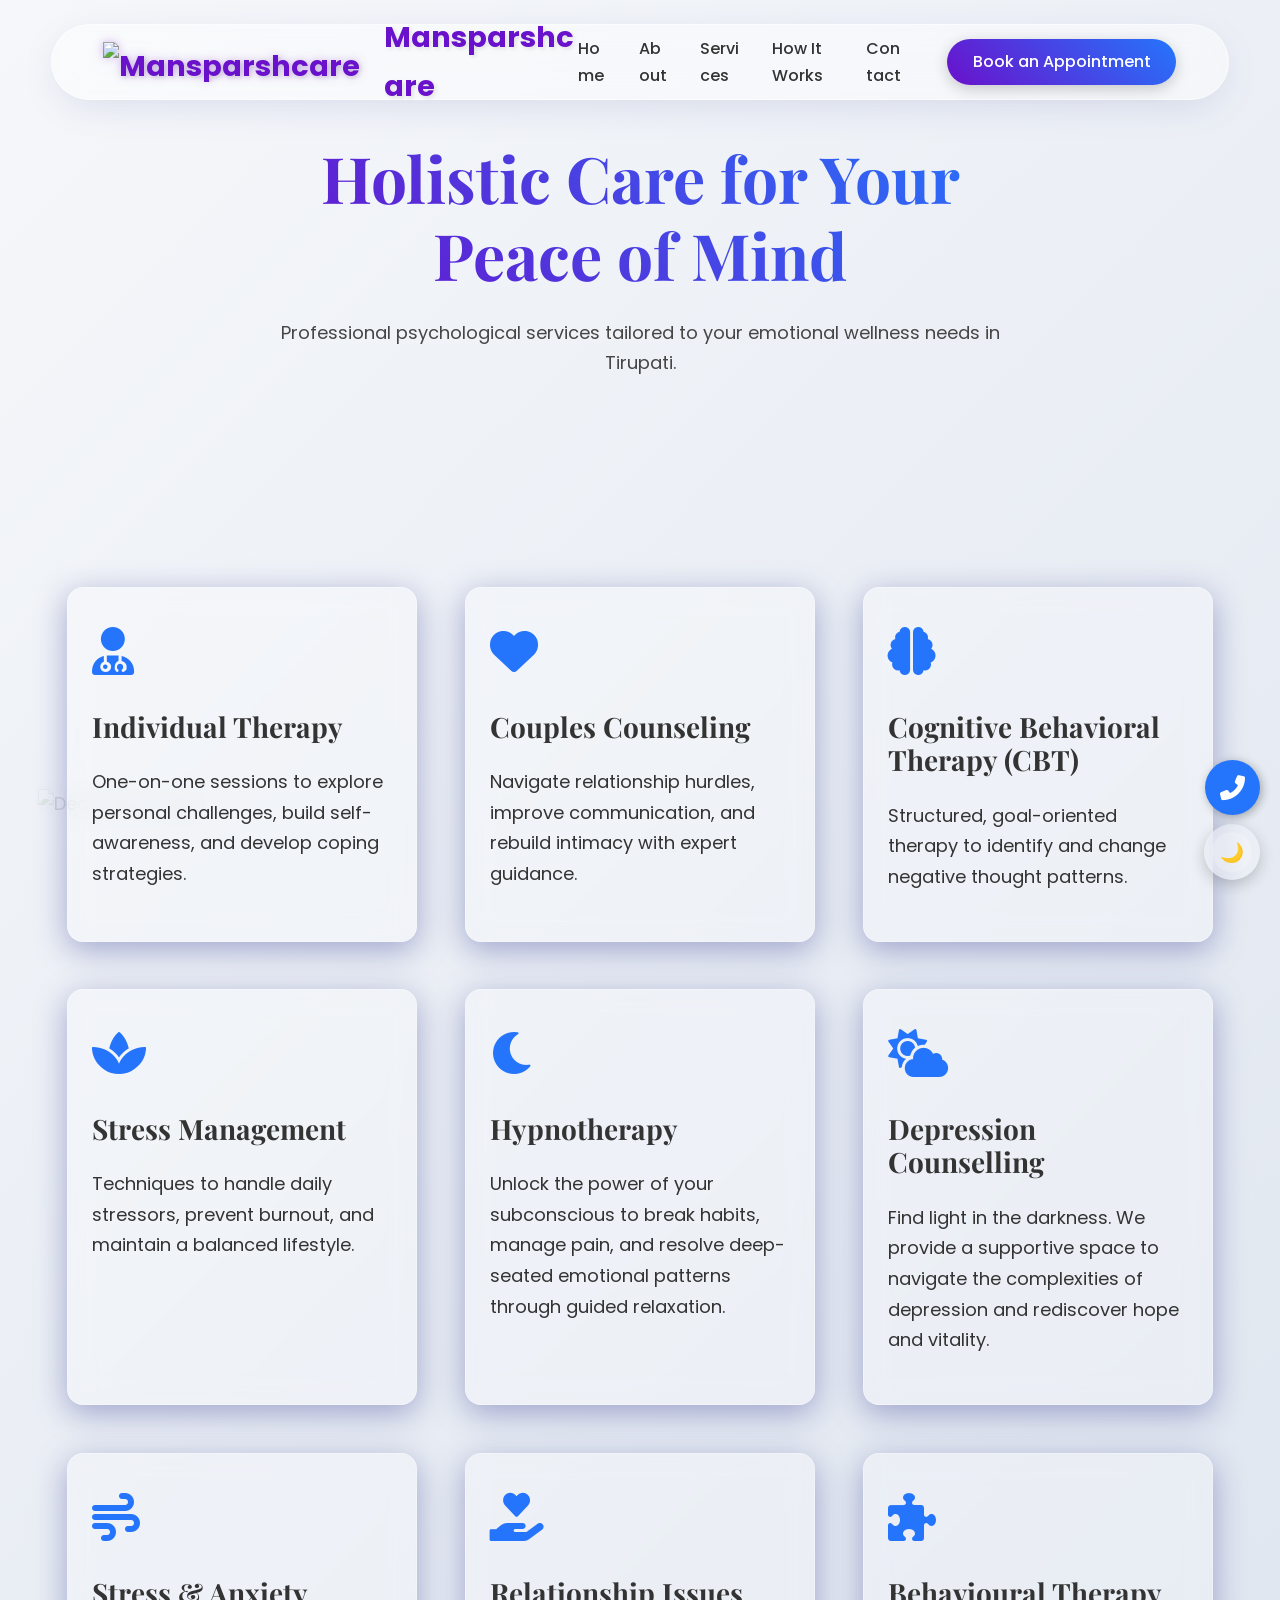
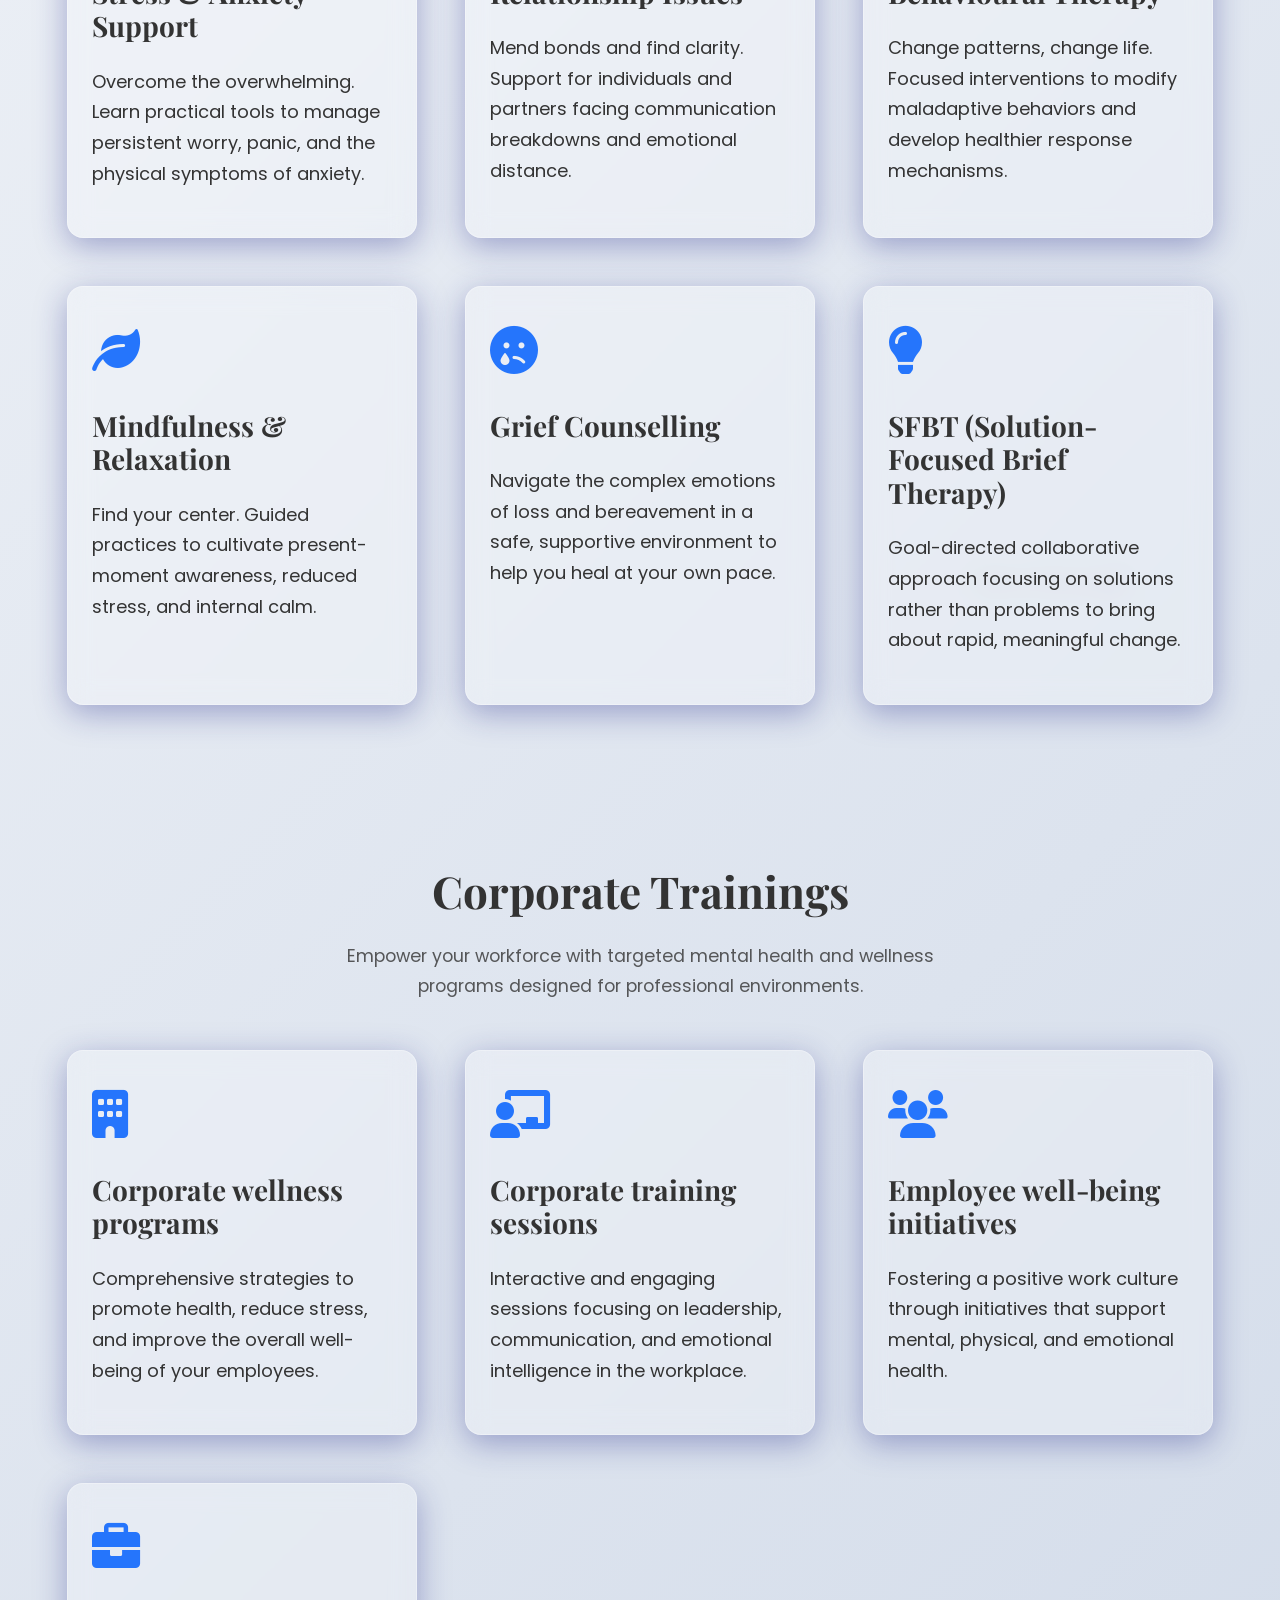
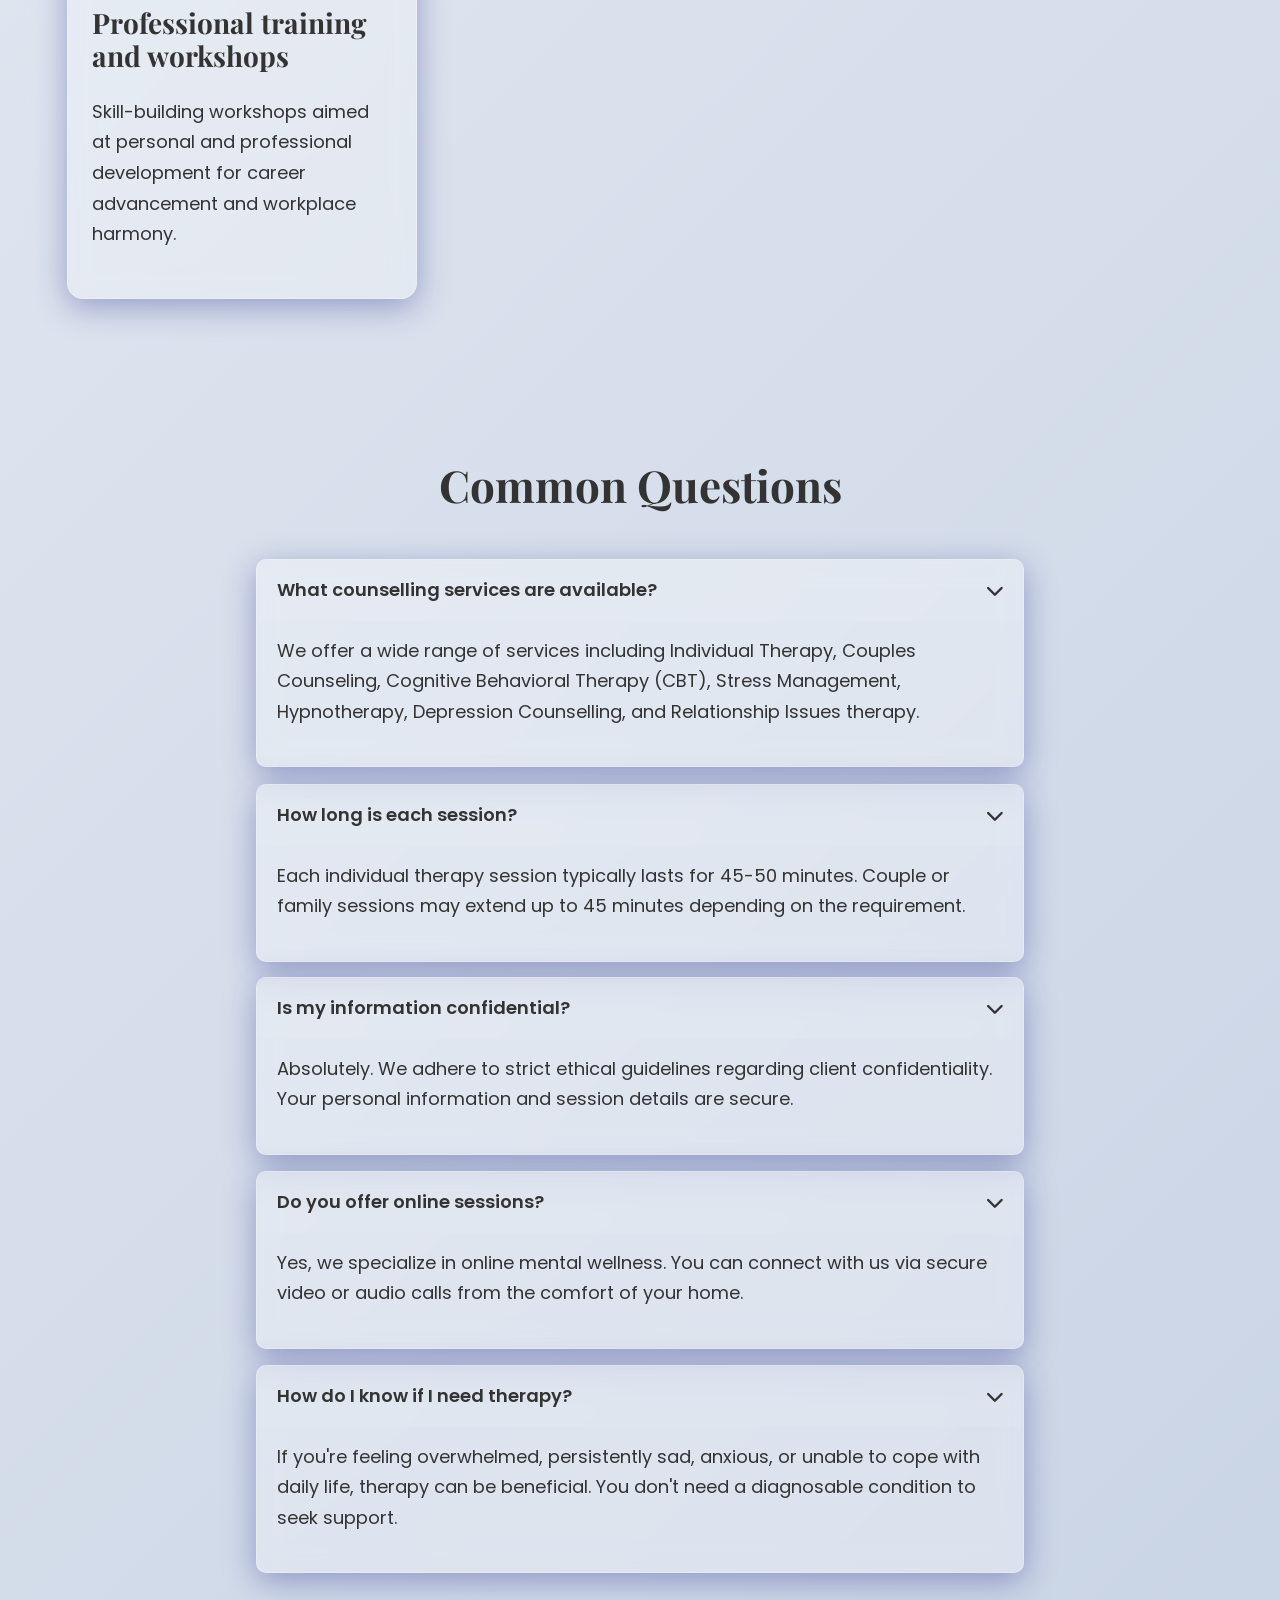
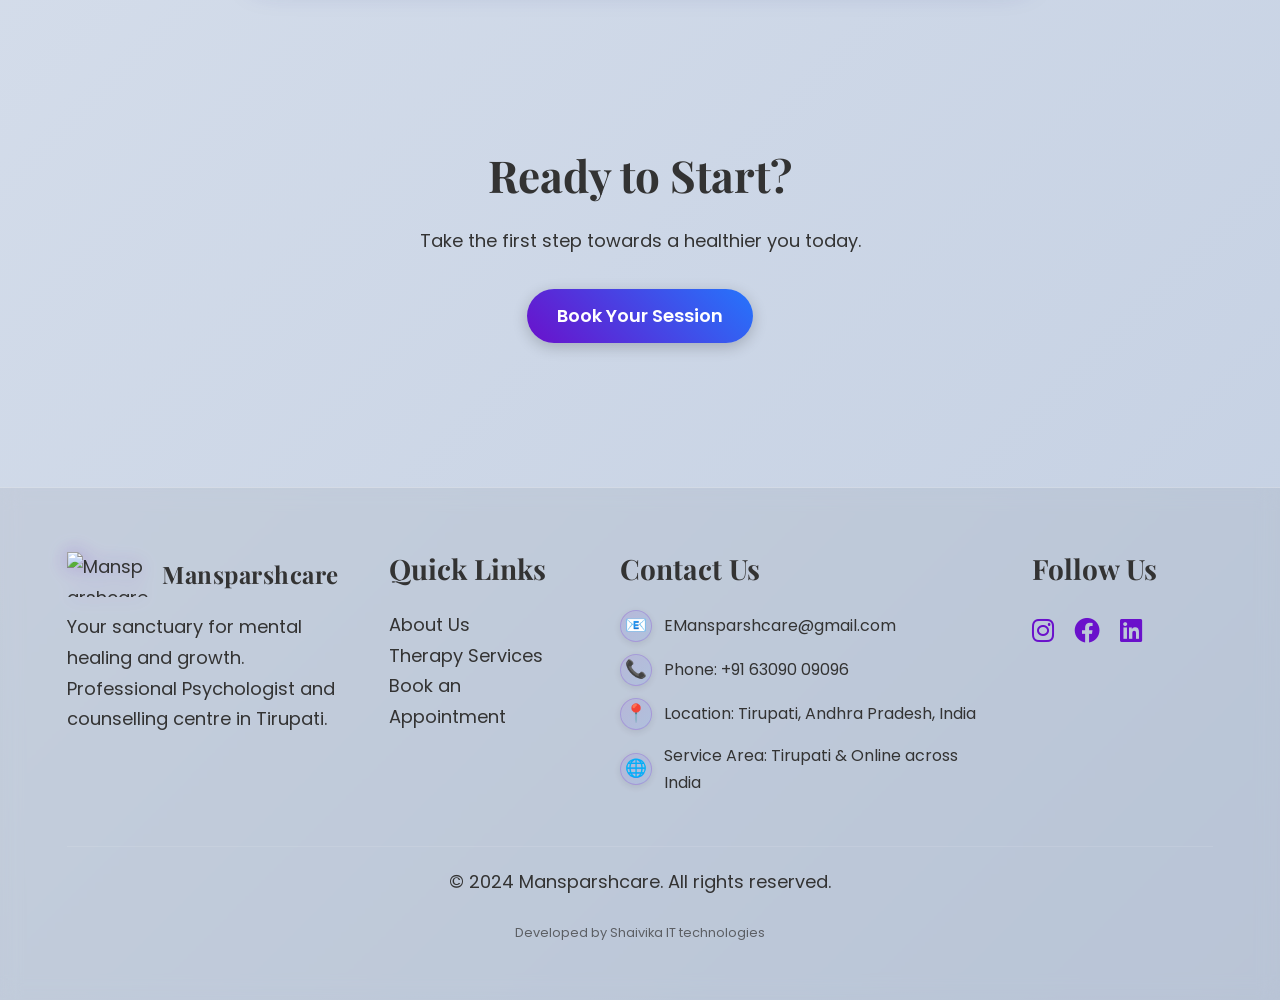
==== commit d92d40ab: "Fix mobile testimonial star rating layout" ====
--- a/services.html
+++ b/services.html
@@ -200,7 +200,51 @@
                     <p>Find your center. Guided practices to cultivate present-moment awareness, reduced stress, and
                         internal calm.</p>
                 </div>
-
+                
+                <div class="glass card reveal">
+                    <div class="card-icon"><i class="fas fa-sad-tear"></i></div>
+                    <h3>Grief Counselling</h3>
+                    <p>Navigate the complex emotions of loss and bereavement in a safe, supportive environment to help you heal at your own pace.</p>
+                </div>
+
+                <div class="glass card reveal">
+                    <div class="card-icon"><i class="fas fa-lightbulb"></i></div>
+                    <h3>SFBT (Solution-Focused Brief Therapy)</h3>
+                    <p>Goal-directed collaborative approach focusing on solutions rather than problems to bring about rapid, meaningful change.</p>
+                </div>
+
+            </div>
+        </div>
+    </section>
+
+    <!-- Corporate Trainings Section -->
+    <section class="section" style="position: relative;">
+        <div class="container">
+            <div class="text-center reveal" style="margin-bottom: 3rem;">
+                <h2>Corporate Trainings</h2>
+                <p style="opacity: 0.8; font-size: 1.1rem; max-width: 600px; margin: 10px auto 0;">Empower your workforce with targeted mental health and wellness programs designed for professional environments.</p>
+            </div>
+            <div class="cards-grid">
+                <div class="glass card reveal">
+                    <div class="card-icon"><i class="fas fa-building"></i></div>
+                    <h3>Corporate wellness programs</h3>
+                    <p>Comprehensive strategies to promote health, reduce stress, and improve the overall well-being of your employees.</p>
+                </div>
+                <div class="glass card reveal">
+                    <div class="card-icon"><i class="fas fa-chalkboard-teacher"></i></div>
+                    <h3>Corporate training sessions</h3>
+                    <p>Interactive and engaging sessions focusing on leadership, communication, and emotional intelligence in the workplace.</p>
+                </div>
+                <div class="glass card reveal">
+                    <div class="card-icon"><i class="fas fa-users"></i></div>
+                    <h3>Employee well-being initiatives</h3>
+                    <p>Fostering a positive work culture through initiatives that support mental, physical, and emotional health.</p>
+                </div>
+                <div class="glass card reveal">
+                    <div class="card-icon"><i class="fas fa-briefcase"></i></div>
+                    <h3>Professional training and workshops</h3>
+                    <p>Skill-building workshops aimed at personal and professional development for career advancement and workplace harmony.</p>
+                </div>
             </div>
         </div>
     </section>
@@ -309,7 +353,7 @@
                     <div class="footer-contact-list">
                         <div class="footer-contact-item">
                             <span class="footer-contact-icon">📧</span>
-                            <a href="mailto:Mansparshcare@gmail.com">Email: Mansparshcare@gmail.com</a>
+                            <a href="mailto:Mansparshcare@gmail.com">EMansparshcare@gmail.com</a>
                         </div>
                         <div class="footer-contact-item">
                             <span class="footer-contact-icon">📞</span>
--- a/style.css
+++ b/style.css
@@ -65,7 +65,7 @@
     position: relative;
 }
 
-@media (max-width: 768px) {
+@media (max-width: 767px) {
     body {
         padding-bottom: 100px;
     }
@@ -138,7 +138,7 @@
     padding: 0 var(--space-sm);
 }
 
-@media (max-width: 768px) {
+@media (max-width: 767px) {
     .container {
         width: 95%;
         padding: 0 1rem;
@@ -223,7 +223,7 @@
     gap: 10px;
 }
 
-@media (max-width: 480px) {
+@media (max-width: 575px) {
     .logo {
         font-size: 1.5rem;
     }
@@ -236,7 +236,7 @@
     transition: transform 0.3s ease;
 }
 
-@media (max-width: 480px) {
+@media (max-width: 575px) {
     .logo img {
         height: 35px;
     }
@@ -522,7 +522,7 @@
     border: none;
 }
 
-@media (max-width: 480px) {
+@media (max-width: 575px) {
     .btn {
         padding: 10px 24px;
         font-size: 0.95rem;
@@ -599,7 +599,7 @@
     width: 100%;
 }
 
-@media (max-width: 480px) {
+@media (max-width: 575px) {
     .card {
         padding: 1rem;
     }
@@ -676,7 +676,7 @@
     box-shadow: 0 5px 15px rgba(0, 0, 0, 0.2);
 }
 
-@media (max-width: 768px) {
+@media (max-width: 767px) {
     .theme-customizer {
         bottom: 15px;
         right: 15px;
@@ -696,7 +696,7 @@
     background: rgba(255, 255, 255, 0.2);
 }
 
-@media (max-width: 350px) {
+@media (max-width: 374px) {
     .theme-btn {
         width: 35px;
         height: 35px;
@@ -722,7 +722,7 @@
     margin-bottom: 50px;
 }
 
-@media (max-width: 1024px) {
+@media (max-width: 1023px) {
     .footer-content {
         grid-template-columns: repeat(2, 1fr);
     }
@@ -901,7 +901,7 @@
     text-align: left;
 }
 
-@media (max-width: 480px) {
+@media (max-width: 575px) {
     .timeline {
         padding-left: 20px;
     }
@@ -990,7 +990,7 @@
     overflow-wrap: break-word;
 }
 
-@media (max-width: 480px) {
+@media (max-width: 575px) {
     .therapist-info {
         padding: 0 0.5rem;
     }
@@ -1026,7 +1026,7 @@
     word-wrap: break-word;
 }
 
-@media (max-width: 480px) {
+@media (max-width: 575px) {
     .skill-badge {
         padding: 4px 12px;
         margin: 4px;
@@ -1154,7 +1154,7 @@
     word-wrap: break-word;
 }
 
-@media (max-width: 480px) {
+@media (max-width: 575px) {
     .accordion-header {
         padding: 12px 15px;
         font-size: 0.95rem;
@@ -1169,7 +1169,7 @@
     background: rgba(255, 255, 255, 0.05);
 }
 
-@media (max-width: 480px) {
+@media (max-width: 575px) {
     .accordion-content {
         padding: 0 15px;
     }
@@ -1180,7 +1180,7 @@
     max-height: 500px;
 }
 
-@media (max-width: 480px) {
+@media (max-width: 575px) {
     .accordion-item.active .accordion-content {
         padding: 12px 15px;
     }
@@ -1212,7 +1212,7 @@
     background-color: var(--primary-color);
 }
 
-@media (max-width: 350px) {
+@media (max-width: 374px) {
     .floating-call-btn {
         width: 45px;
         height: 45px;
@@ -1272,13 +1272,13 @@
     transition: all 0.8s cubic-bezier(0.4, 0, 0.2, 1);
 }
 
-@media (max-width: 768px) {
+@media (max-width: 767px) {
     .hero-center-logo img {
         width: 200px;
     }
 }
 
-@media (max-width: 480px) {
+@media (max-width: 575px) {
     .hero-center-logo img {
         width: 150px;
     }
@@ -1346,7 +1346,7 @@
     }
 }
 
-@media (max-width: 480px) {
+@media (max-width: 575px) {
     .middle-bg-logo img {
         width: 200px;
     }
@@ -1377,13 +1377,13 @@
     animation: pulse-glow 7s infinite ease-in-out, floating 9s infinite ease-in-out;
 }
 
-@media (max-width: 768px) {
+@media (max-width: 767px) {
     .bg-deco-logo img {
         width: 180px;
     }
 }
 
-@media (max-width: 480px) {
+@media (max-width: 575px) {
     .bg-deco-logo img {
         width: 120px;
     }
@@ -1395,7 +1395,7 @@
     animation-duration: 9s, 11s;
 }
 
-@media (max-width: 768px) {
+@media (max-width: 767px) {
     .bg-deco-logo.type-2 img {
         width: 220px;
     }
@@ -1407,7 +1407,7 @@
     animation-duration: 5s, 7s;
 }
 
-@media (max-width: 768px) {
+@media (max-width: 767px) {
     .bg-deco-logo.type-3 img {
         width: 140px;
     }
@@ -1688,6 +1688,23 @@
     border: 1px solid var(--glass-border);
 }
 
+.rating-stars {
+    display: flex;
+    flex-direction: row;
+    flex-wrap: nowrap;
+    align-items: center;
+    justify-content: flex-start;
+    gap: 4px;
+    width: max-content;
+}
+
+.rating-stars i {
+    display: inline-flex;
+    flex: 0 0 auto;
+    width: auto;
+    height: auto;
+}
+
 [data-theme="dark"] .testimonial-rating {
     background: rgba(0, 0, 0, 0.2);
 }
@@ -1757,7 +1774,7 @@
     transform: scale(1.08);
 }
 
-@media (max-width: 768px) {
+@media (max-width: 767px) {
     .testimonial-gallery {
         grid-template-columns: 1fr;
     }
